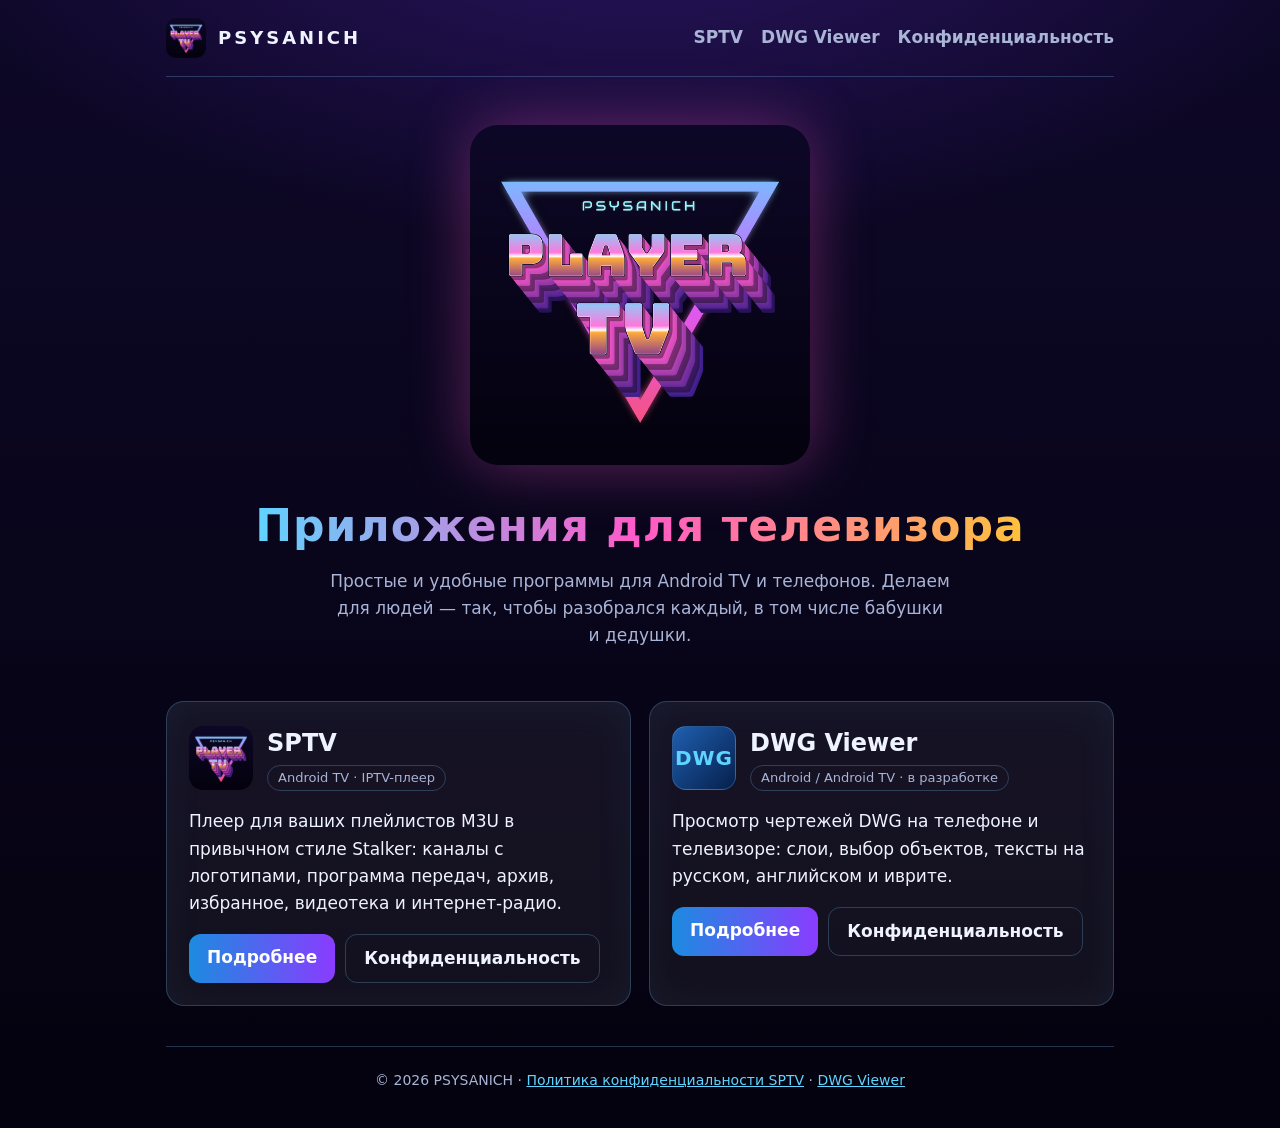
==== index.html @ d8b0c984 "Сайт: главная, SPTV, DWG Viewer, политики конфиденциальности Co-Authored-By: Claude Opus 5.5 <norepl" ====
<!DOCTYPE html>
<html lang="ru">
<head>
<meta charset="utf-8">
<meta name="viewport" content="width=device-width, initial-scale=1">
<title>PSYSANICH — приложения для Android TV</title>
<meta name="description" content="SPTV — IPTV-плеер для Android TV в стиле Stalker и другие приложения PSYSANICH.">
<link rel="icon" href="favicon.png">
<link rel="stylesheet" href="style.css">
</head>
<body>
<div class="wrap">
  <header class="top">
    <img src="assets/sptv-icon.png" alt="">
    <span class="brand">PSYSANICH</span>
    <nav>
      <a href="sptv/">SPTV</a>
      <a href="dwg/">DWG Viewer</a>
      <a href="sptv/privacy.html">Конфиденциальность</a>
    </nav>
  </header>

  <section class="hero">
    <img class="logo" src="assets/sptv-logo.png" alt="Логотип SPTV — PSYSANICH PLAYER TV">
    <h1><span class="neon">Приложения для телевизора</span></h1>
    <p>Простые и удобные программы для Android TV и телефонов. Делаем для людей — так, чтобы разобрался каждый, в том числе бабушки и дедушки.</p>
  </section>

  <section class="grid">
    <article class="card">
      <div class="head">
        <img src="assets/sptv-icon.png" alt="Значок SPTV">
        <div>
          <h2>SPTV</h2>
          <span class="tag">Android TV · IPTV-плеер</span>
        </div>
      </div>
      <p>Плеер для ваших плейлистов M3U в привычном стиле Stalker: каналы с логотипами, программа передач, архив, избранное, видеотека и интернет-радио.</p>
      <div class="btns">
        <a class="btn" href="sptv/">Подробнее</a>
        <a class="btn ghost" href="sptv/privacy.html">Конфиденциальность</a>
      </div>
    </article>

    <article class="card">
      <div class="head">
        <div class="badge">DWG</div>
        <div>
          <h2>DWG Viewer</h2>
          <span class="tag">Android / Android TV · в разработке</span>
        </div>
      </div>
      <p>Просмотр чертежей DWG на телефоне и телевизоре: слои, выбор объектов, тексты на русском, английском и иврите.</p>
      <div class="btns">
        <a class="btn" href="dwg/">Подробнее</a>
        <a class="btn ghost" href="dwg/privacy.html">Конфиденциальность</a>
      </div>
    </article>
  </section>

  <footer>© 2026 PSYSANICH · <a href="sptv/privacy.html">Политика конфиденциальности SPTV</a> · <a href="dwg/privacy.html">DWG Viewer</a></footer>
</div>
</body>
</html>
---- style.css ----
:root {
  --bg1: #0e0828;
  --bg2: #04020e;
  --text: #eef3ff;
  --muted: #a9b4d6;
  --cyan: #5fd4ff;
  --pink: #ff5ac8;
  --gold: #ffc23c;
  --card: rgba(255, 255, 255, 0.06);
  --line: rgba(120, 200, 255, 0.25);
}
* { box-sizing: border-box; }
html { background: var(--bg2); }
html, body { margin: 0; }
body {
  background: radial-gradient(1200px 600px at 50% -10%, #2a1460 0%, transparent 60%),
              linear-gradient(180deg, var(--bg1), var(--bg2));
  color: var(--text);
  font: 17px/1.6 system-ui, -apple-system, "Segoe UI", Roboto, Arial, sans-serif;
  min-height: 100vh;
}
a { color: var(--cyan); }
a:hover { color: #9fe6ff; }
.wrap { max-width: 980px; margin: 0 auto; padding: 0 16px; }
header.top {
  display: flex; align-items: center; gap: 12px;
  padding: 18px 0; border-bottom: 1px solid var(--line);
}
header.top img { width: 40px; height: 40px; border-radius: 10px; }
header.top .brand { font-weight: 800; letter-spacing: 3px; font-size: 18px; }
header.top nav { margin-left: auto; display: flex; gap: 18px; flex-wrap: wrap; }
header.top nav a { text-decoration: none; color: var(--muted); font-weight: 600; }
header.top nav a:hover { color: var(--text); }
.hero { text-align: center; padding: 48px 0 24px; }
.hero img.logo { width: min(340px, 80vw); height: auto; border-radius: 28px; filter: drop-shadow(0 0 30px rgba(255, 90, 200, 0.35)); }
.hero h1 { font-size: clamp(28px, 5vw, 44px); margin: 18px 0 6px; letter-spacing: 1px; }
.hero p { color: var(--muted); margin: 0 auto; max-width: 620px; }
.neon {
  background: linear-gradient(90deg, var(--cyan), var(--pink), var(--gold));
  -webkit-background-clip: text; background-clip: text; color: transparent;
}
.grid { display: grid; grid-template-columns: repeat(auto-fit, minmax(280px, 1fr)); gap: 18px; margin: 28px 0 40px; }
.card {
  background: var(--card); border: 1px solid var(--line); border-radius: 18px;
  padding: 22px; box-shadow: 0 0 40px rgba(95, 212, 255, 0.06) inset;
}
.card .head { display: flex; align-items: center; gap: 14px; margin-bottom: 10px; }
.card .head img, .card .head .badge { width: 64px; height: 64px; border-radius: 14px; flex: none; }
.card .badge {
  display: grid; place-items: center; font-weight: 800; font-size: 20px; letter-spacing: 1px;
  background: linear-gradient(135deg, #1f5faf, #061f4c); border: 1px solid var(--line); color: var(--cyan);
}
.card h2 { margin: 0; font-size: 24px; }
.card .tag { display: inline-block; font-size: 13px; padding: 2px 10px; border-radius: 99px; border: 1px solid var(--line); color: var(--muted); }
.card ul { padding-left: 20px; margin: 10px 0; }
.btns { display: flex; gap: 10px; flex-wrap: wrap; margin-top: 14px; }
.btn {
  display: inline-block; padding: 10px 18px; border-radius: 12px; text-decoration: none; font-weight: 700;
  background: linear-gradient(90deg, #1c8be0, #8a3cff); color: #fff;
}
.btn.ghost { background: transparent; border: 1px solid var(--line); color: var(--text); }
.btn:hover { filter: brightness(1.12); color: #fff; }
main.doc { padding: 28px 0 48px; }
main.doc h1 { font-size: clamp(26px, 4vw, 36px); margin-bottom: 4px; }
main.doc h2 { margin-top: 32px; color: var(--cyan); font-size: 22px; }
main.doc h3 { margin-top: 22px; font-size: 18px; }
main.doc .date { color: var(--muted); margin-top: 0; }
main.doc table { width: 100%; border-collapse: collapse; margin: 10px 0; font-size: 15px; }
main.doc th, main.doc td { border: 1px solid var(--line); padding: 8px 10px; text-align: left; vertical-align: top; }
main.doc th { background: rgba(95, 212, 255, 0.08); }
.lang { display: flex; gap: 10px; margin: 8px 0 18px; }
.lang a { padding: 4px 12px; border: 1px solid var(--line); border-radius: 99px; text-decoration: none; }
hr.sep { border: 0; border-top: 1px solid var(--line); margin: 40px 0; }
footer { border-top: 1px solid var(--line); padding: 22px 0 36px; color: var(--muted); font-size: 14px; text-align: center; }
@media (max-width: 560px) {
  header.top { flex-wrap: wrap; }
  header.top nav { margin-left: 0; width: 100%; }
  main.doc table { font-size: 13px; }
}
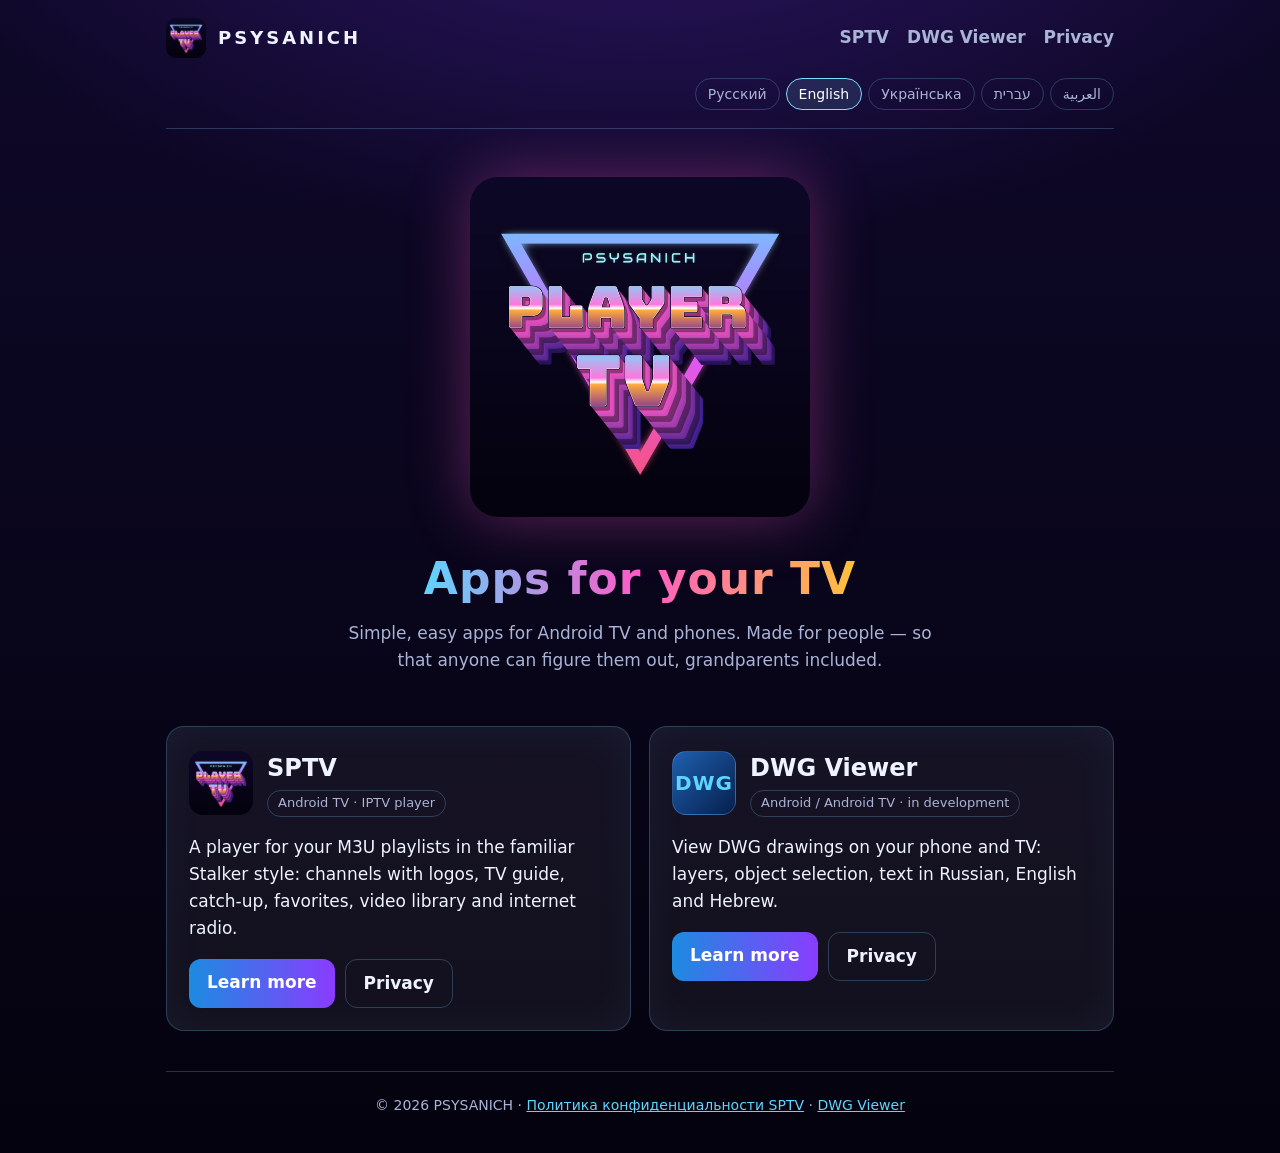
==== commit 11dcc88d: "Сайт на 5 языках, снимки по языкам Co-Authored-By: Claude Opus 5.5 <noreply@anthropic.com> Claude-Se" ====
--- a/index.html
+++ b/index.html
@@ -7,6 +7,7 @@
 <meta name="description" content="SPTV — IPTV-плеер для Android TV в стиле Stalker и другие приложения PSYSANICH.">
 <link rel="icon" href="favicon.png">
 <link rel="stylesheet" href="style.css">
+<script src="i18n.js"></script>
 </head>
 <body>
 <div class="wrap">
@@ -16,14 +17,14 @@
     <nav>
       <a href="sptv/">SPTV</a>
       <a href="dwg/">DWG Viewer</a>
-      <a href="sptv/privacy.html">Конфиденциальность</a>
+      <a href="sptv/privacy.html" data-t="nav_priv">Конфиденциальность</a>
     </nav>
   </header>
 
   <section class="hero">
     <img class="logo" src="assets/sptv-logo.png" alt="Логотип SPTV — PSYSANICH PLAYER TV">
-    <h1><span class="neon">Приложения для телевизора</span></h1>
-    <p>Простые и удобные программы для Android TV и телефонов. Делаем для людей — так, чтобы разобрался каждый, в том числе бабушки и дедушки.</p>
+    <h1><span class="neon" data-t="home_title">Приложения для телевизора</span></h1>
+    <p data-t="home_lead">Простые и удобные программы для Android TV и телефонов. Делаем для людей — так, чтобы разобрался каждый, в том числе бабушки и дедушки.</p>
   </section>
 
   <section class="grid">
@@ -32,13 +33,13 @@
         <img src="assets/sptv-icon.png" alt="Значок SPTV">
         <div>
           <h2>SPTV</h2>
-          <span class="tag">Android TV · IPTV-плеер</span>
+          <span class="tag" data-t="sptv_tag">Android TV · IPTV-плеер</span>
         </div>
       </div>
-      <p>Плеер для ваших плейлистов M3U в привычном стиле Stalker: каналы с логотипами, программа передач, архив, избранное, видеотека и интернет-радио.</p>
+      <p data-t="sptv_card">Плеер для ваших плейлистов M3U в привычном стиле Stalker: каналы с логотипами, программа передач, архив, избранное, видеотека и интернет-радио.</p>
       <div class="btns">
-        <a class="btn" href="sptv/">Подробнее</a>
-        <a class="btn ghost" href="sptv/privacy.html">Конфиденциальность</a>
+        <a class="btn" href="sptv/" data-t="more">Подробнее</a>
+        <a class="btn ghost" href="sptv/privacy.html" data-t="nav_priv">Конфиденциальность</a>
       </div>
     </article>
 
@@ -47,13 +48,13 @@
         <div class="badge">DWG</div>
         <div>
           <h2>DWG Viewer</h2>
-          <span class="tag">Android / Android TV · в разработке</span>
+          <span class="tag" data-t="dwg_tag">Android / Android TV · в разработке</span>
         </div>
       </div>
-      <p>Просмотр чертежей DWG на телефоне и телевизоре: слои, выбор объектов, тексты на русском, английском и иврите.</p>
+      <p data-t="dwg_card">Просмотр чертежей DWG на телефоне и телевизоре: слои, выбор объектов, тексты на русском, английском и иврите.</p>
       <div class="btns">
-        <a class="btn" href="dwg/">Подробнее</a>
-        <a class="btn ghost" href="dwg/privacy.html">Конфиденциальность</a>
+        <a class="btn" href="dwg/" data-t="more">Подробнее</a>
+        <a class="btn ghost" href="dwg/privacy.html" data-t="nav_priv">Конфиденциальность</a>
       </div>
     </article>
   </section>
--- a/style.css
+++ b/style.css
@@ -23,7 +23,7 @@
 a:hover { color: #9fe6ff; }
 .wrap { max-width: 980px; margin: 0 auto; padding: 0 16px; }
 header.top {
-  display: flex; align-items: center; gap: 12px;
+  display: flex; flex-wrap: wrap; align-items: center; gap: 12px;
   padding: 18px 0; border-bottom: 1px solid var(--line);
 }
 header.top img { width: 40px; height: 40px; border-radius: 10px; }
@@ -77,3 +77,16 @@
   header.top nav { margin-left: 0; width: 100%; }
   main.doc table { font-size: 13px; }
 }
+
+.gallery { display: grid; grid-template-columns: repeat(auto-fill, minmax(260px, 1fr)); gap: 14px; margin-top: 14px; }
+.gallery a { color: inherit; text-decoration: none; }
+.gallery figure { margin: 0; }
+.gallery img { width: 100%; aspect-ratio: 16/9; object-fit: cover; border-radius: 12px; border: 1px solid var(--line); display: block; transition: transform .15s; }
+.gallery a:hover img { transform: scale(1.03); }
+.gallery figcaption { font-size: 14px; color: var(--muted); margin-top: 6px; }
+.shots .note { font-size: 13px; color: var(--muted); margin: 14px 0 0; }
+
+.langs { display: flex; flex-wrap: wrap; gap: 6px; width: 100%; justify-content: flex-end; margin-top: 8px; }
+.langs button { background: transparent; color: var(--muted); border: 1px solid var(--line); border-radius: 99px; padding: 4px 12px; font: inherit; font-size: 14px; cursor: pointer; }
+.langs button.on { color: #fff; border-color: #7fdbff; background: rgba(127,219,255,.12); }
+[dir=rtl] .gallery figcaption, [dir=rtl] .card { text-align: right; }
